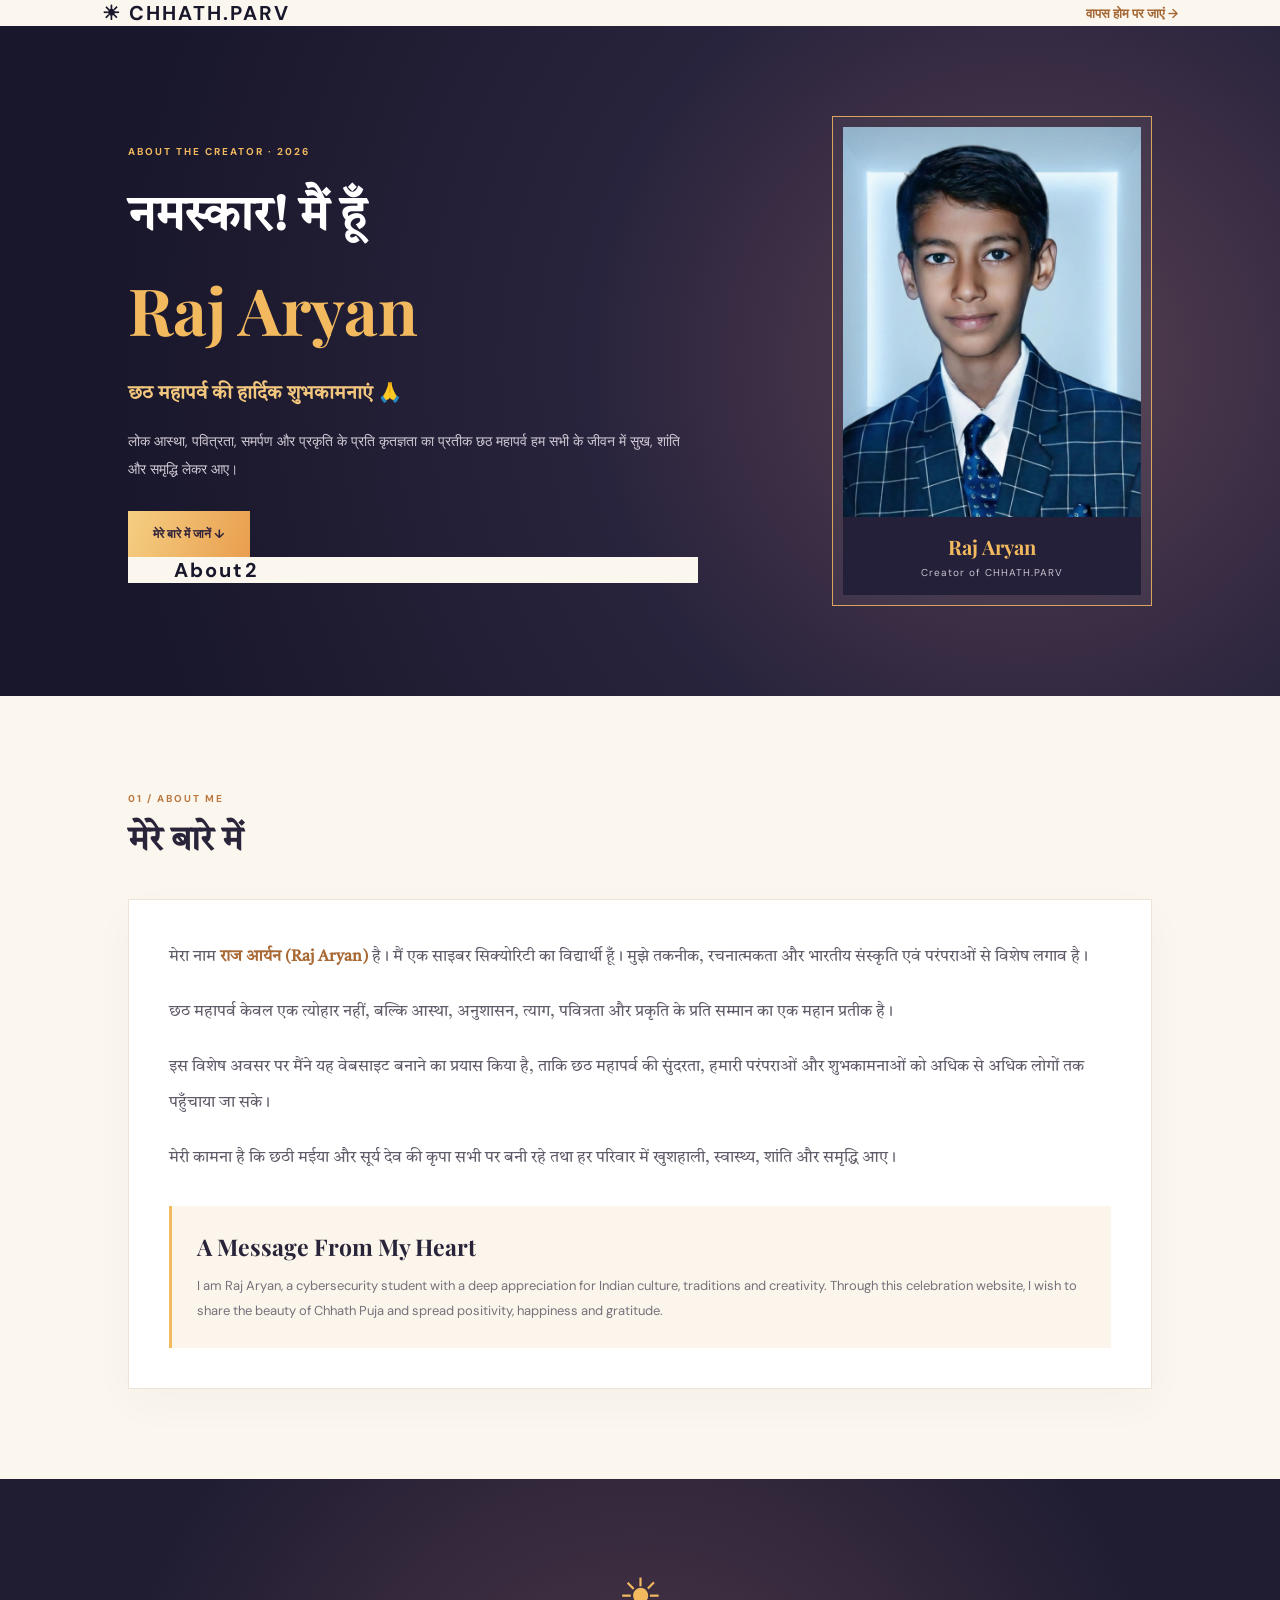
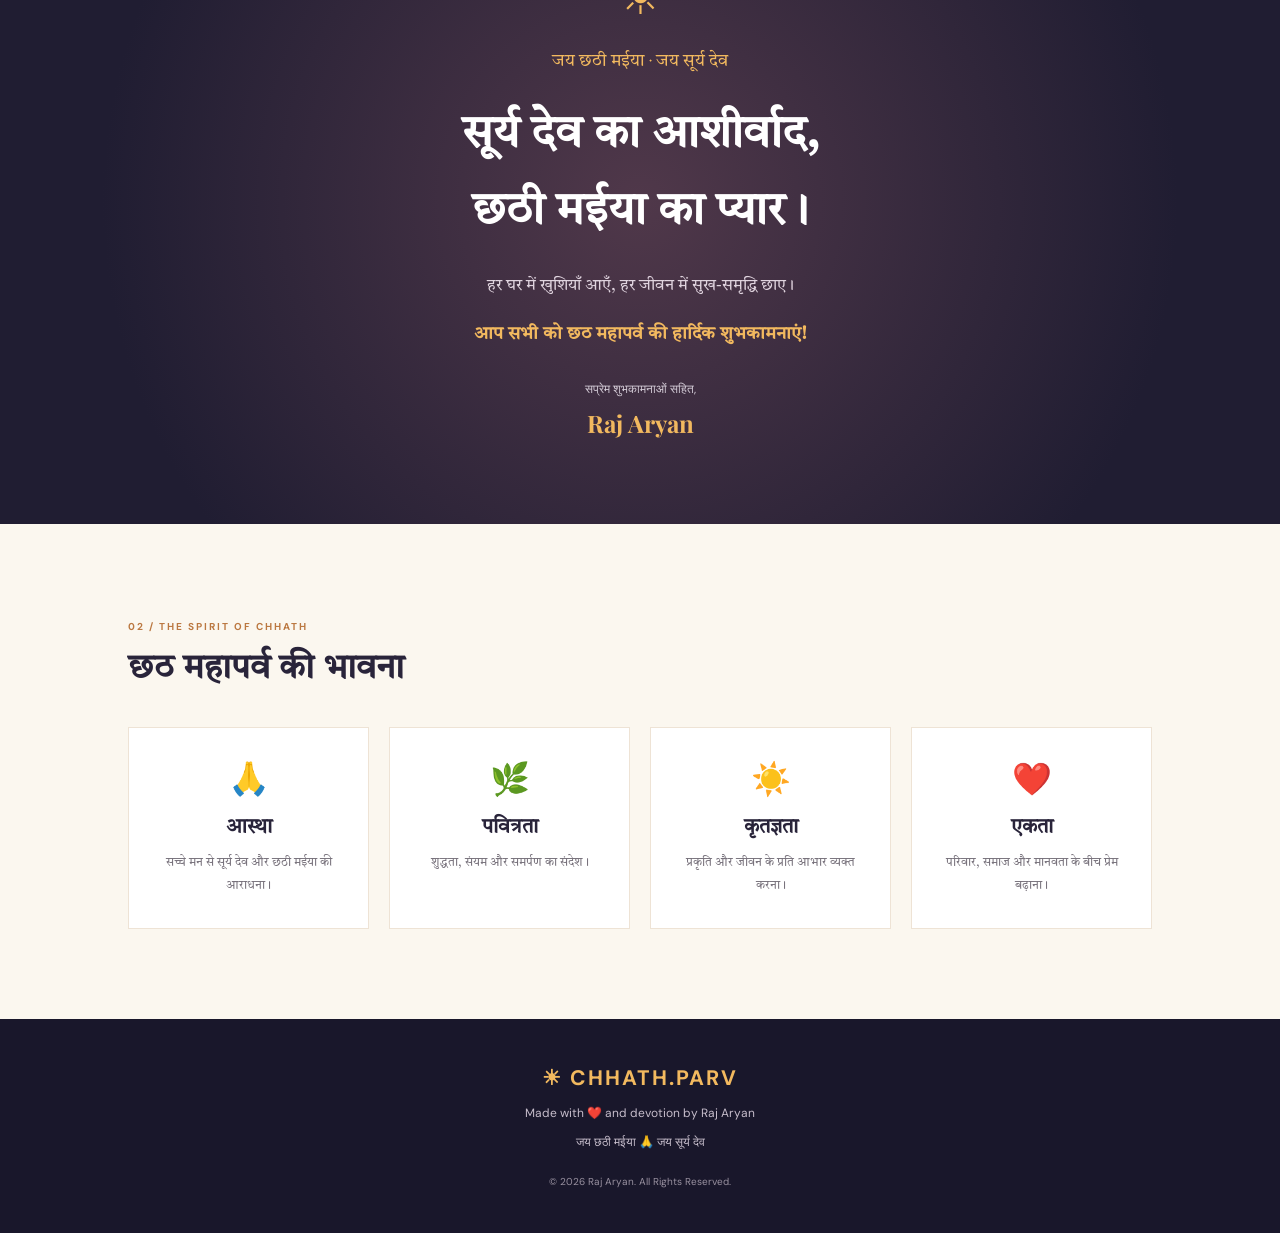
==== static/raj.html @ 0d689a6b "Add files via upload" ====
<!DOCTYPE html>
<html lang="hi">
<head>
    <meta charset="UTF-8">
    <meta name="viewport" content="width=device-width, initial-scale=1.0">
    <meta name="theme-color" content="#17152b">

    <title>About Raj Aryan | Chhath Puja 2026</title>

    <meta name="description"
          content="Raj Aryan की ओर से छठ महापर्व 2026 की हार्दिक शुभकामनाएं। जय छठी मईया।">

    <link rel="stylesheet" href="/static/about.css">

    <link rel="preconnect" href="https://fonts.googleapis.com">
    <link rel="preconnect" href="https://fonts.gstatic.com" crossorigin>

    <link href="https://fonts.googleapis.com/css2?family=DM+Sans:wght@400;500;600;700&family=Playfair+Display:wght@500;600;700&family=Tiro+Devanagari+Hindi&display=swap"
          rel="stylesheet">
</head>

<body>

<header class="header">
    <a href="index.html" class="logo">
        ☀ CHHATH.PARV
    </a>

    <a href="index.html" class="back-home">
        वापस होम पर जाएं →
    </a>
    
</header>

<main>

<section class="hero">

    <div class="hero-content">

        <span class="tag">ABOUT THE CREATOR · 2026</span>

        <h1>
            नमस्कार! मैं हूँ
            <span>Raj Aryan</span>
        </h1>

        

        <h2>छठ महापर्व की हार्दिक शुभकामनाएं 🙏</h2>

        <p>
            लोक आस्था, पवित्रता, समर्पण और प्रकृति के प्रति
            कृतज्ञता का प्रतीक छठ महापर्व हम सभी के जीवन में
            सुख, शांति और समृद्धि लेकर आए।
        </p>

        <a href="#about" class="gold-button">
            मेरे बारे में जानें ↓
        </a>

            <header class="header">
    <a href="/static/raj-profile.html" class="logo">
        About2
    </a>

    </div>

    <div class="profile-image">
        <!-- Replace this path with your actual photograph -->
        <img src="/static/raj.png"
             alt="Raj Aryan">

        <div class="image-caption">
            <strong>Raj Aryan</strong>
            <span>Creator of CHHATH.PARV</span>
        </div>
    </div>

</section>


<section class="about-section" id="about">

    <div class="section-heading">
        <span>01 / ABOUT ME</span>
        <h2>मेरे बारे में</h2>
    </div>

    <div class="about-card">

        <p>
            मेरा नाम <strong>राज आर्यन (Raj Aryan)</strong> है।
            मैं एक साइबर सिक्योरिटी का विद्यार्थी हूँ।
            मुझे तकनीक, रचनात्मकता और भारतीय संस्कृति
            एवं परंपराओं से विशेष लगाव है।
        </p>

        <p>
            छठ महापर्व केवल एक त्योहार नहीं, बल्कि आस्था,
            अनुशासन, त्याग, पवित्रता और प्रकृति के प्रति
            सम्मान का एक महान प्रतीक है।
        </p>

        <p>
            इस विशेष अवसर पर मैंने यह वेबसाइट बनाने का
            प्रयास किया है, ताकि छठ महापर्व की सुंदरता,
            हमारी परंपराओं और शुभकामनाओं को अधिक से
            अधिक लोगों तक पहुँचाया जा सके।
        </p>

        <p>
            मेरी कामना है कि छठी मईया और सूर्य देव की
            कृपा सभी पर बनी रहे तथा हर परिवार में
            खुशहाली, स्वास्थ्य, शांति और समृद्धि आए।
        </p>

        <div class="english-note">
            <h3>A Message From My Heart</h3>

            <p>
                I am Raj Aryan, a cybersecurity student
                with a deep appreciation for Indian culture,
                traditions and creativity.

                Through this celebration website, I wish
                to share the beauty of Chhath Puja and
                spread positivity, happiness and gratitude.
            </p>
        </div>

    </div>

</section>


<section class="festival-message">

    <div class="sun-icon">☀</div>

    <span>जय छठी मईया · जय सूर्य देव</span>

    <h2>
        सूर्य देव का आशीर्वाद,
        <br>
        छठी मईया का प्यार।
    </h2>

    <p>
        हर घर में खुशियाँ आएँ,
        हर जीवन में सुख-समृद्धि छाए।
    </p>

    <h3>आप सभी को छठ महापर्व की हार्दिक शुभकामनाएं!</h3>

    <div class="signature">
        सप्रेम शुभकामनाओं सहित,
        <strong>Raj Aryan</strong>
    </div>

</section>


<section class="values">

    <div class="section-heading">
        <span>02 / THE SPIRIT OF CHHATH</span>
        <h2>छठ महापर्व की भावना</h2>
    </div>

    <div class="value-grid">

        <div class="value-card">
            <span>🙏</span>
            <h3>आस्था</h3>
            <p>सच्चे मन से सूर्य देव और छठी मईया की आराधना।</p>
        </div>

        <div class="value-card">
            <span>🌿</span>
            <h3>पवित्रता</h3>
            <p>शुद्धता, संयम और समर्पण का संदेश।</p>
        </div>

        <div class="value-card">
            <span>☀️</span>
            <h3>कृतज्ञता</h3>
            <p>प्रकृति और जीवन के प्रति आभार व्यक्त करना।</p>
        </div>

        <div class="value-card">
            <span>❤️</span>
            <h3>एकता</h3>
            <p>परिवार, समाज और मानवता के बीच प्रेम बढ़ाना।</p>
        </div>

    </div>

</section>

</main>


<footer>
    <div class="footer-logo">☀ CHHATH.PARV</div>

    <p>Made with ❤️ and devotion by Raj Aryan</p>

    <p>जय छठी मईया 🙏 जय सूर्य देव</p>

    <small>© 2026 Raj Aryan. All Rights Reserved.</small>
</footer>

</body>
</html>
---- static/about.css ----
:root {
    --dark: #19172b;
    --gold: #f2b95f;
    --orange: #e77c45;
    --cream: #fbf7ef;
    --text: #29243a;
    --muted: #77717b;
}

* {
    margin: 0;
    padding: 0;
    box-sizing: border-box;
}

html {
    scroll-behavior: smooth;
}

body {
    background: var(--cream);
    color: var(--text);
    font-family: "DM Sans", sans-serif;
}

/* HEADER */

.header {
    height: auto;
    padding: 0 8%;
    display: flex;
    align-items: center;
    justify-content: space-between;
    background: var(--cream);
}

.logo {
    color: var(--dark);
    font-weight: 700;
    font-size: 20px;
    text-decoration: none;
    letter-spacing: 2px;
}

.back-home {
    text-decoration: none;
    color: #a56835;
    font-size: 13px;
    font-weight: 600;
}

/* HERO */

.hero {
    min-height: 570px;
    background:
        radial-gradient(circle at 80% 50%,
        #594052 0%, #29243d 40%, #19172b 85%);

    padding: 90px 10%;
    display: flex;
    align-items: center;
    justify-content: space-between;
    gap: 50px;
    color: white;
}

.hero-content {
    max-width: 570px;
}

.tag {
    color: var(--gold);
    font-size: 10px;
    letter-spacing: 2px;
    font-weight: 700;
}

.hero h1 {
    font-family: "Tiro Devanagari Hindi", serif;
    font-size: clamp(32px, 4vw, 48px);
    line-height: 1.6;
    margin: 20px 0;
}

.hero h1 span {
    display: block;
    color: var(--gold);
    font-family: "Playfair Display", serif;
    font-size: 65px;
}

.hero h2 {
    font-family: "Tiro Devanagari Hindi", serif;
    font-size: 19px;
    color: #f3c77e;
    margin-bottom: 20px;
}

.hero-content p {
    color: #d1cad5;
    line-height: 2;
    font-size: 14px;
    margin-bottom: 28px;
}

.gold-button {
    display: inline-block;
    background: linear-gradient(110deg, #f5cf83, #e99e4e);
    padding: 15px 25px;
    color: #302239;
    text-decoration: none;
    font-weight: 700;
    font-size: 12px;
    transition: 0.3s;
}

.gold-button:hover {
    transform: translateY(-4px);
    box-shadow: 0 10px 25px #0003;
}

/* PROFILE IMAGE */

.profile-image {
    width: 320px;
    min-width: 260px;
    position: relative;
    padding: 10px;
    border: 1px solid #d9a55e;
    background: #ffffff0b;
}

.profile-image img {
    width: 100%;
    height: 390px;
    display: block;
    object-fit: cover;
    object-position: center;
}

.image-caption {
    padding: 16px;
    background: #242039;
    text-align: center;
}

.image-caption strong {
    display: block;
    font-family: "Playfair Display", serif;
    color: var(--gold);
    font-size: 20px;
}

.image-caption span {
    display: block;
    font-size: 10px;
    color: #c8c0ce;
    margin-top: 6px;
    letter-spacing: 1px;
}

/* ABOUT */

.about-section,
.values {
    padding: 90px 10%;
}

.section-heading {
    margin-bottom: 35px;
}

.section-heading span {
    font-size: 10px;
    letter-spacing: 2px;
    color: #bb7841;
    font-weight: 700;
}

.section-heading h2 {
    font-family: "Tiro Devanagari Hindi", serif;
    font-size: 34px;
    margin-top: 12px;
}

.about-card {
    background: white;
    padding: 40px;
    border: 1px solid #eee3d5;
    box-shadow: 0 15px 40px #3b2a1708;
}

.about-card > p {
    font-family: "Tiro Devanagari Hindi", serif;
    font-size: 16px;
    line-height: 2.2;
    color: #615a68;
    margin-bottom: 20px;
}

.about-card strong {
    color: #a96935;
}

.english-note {
    border-left: 3px solid var(--gold);
    background: #fbf5eb;
    padding: 25px;
    margin-top: 30px;
}

.english-note h3 {
    font-family: "Playfair Display", serif;
    font-size: 23px;
    margin-bottom: 12px;
}

.english-note p {
    color: var(--muted);
    line-height: 1.9;
    font-size: 13px;
}

/* FESTIVAL MESSAGE */

.festival-message {
    background:
        radial-gradient(circle, #50384a, #201d32 75%);
    padding: 85px 20px;
    text-align: center;
    color: white;
}

.sun-icon {
    font-size: 50px;
    color: var(--gold);
    margin-bottom: 20px;
}

.festival-message > span {
    font-family: "Tiro Devanagari Hindi", serif;
    color: var(--gold);
    font-size: 17px;
}

.festival-message h2 {
    font-family: "Tiro Devanagari Hindi", serif;
    font-size: clamp(30px, 5vw, 45px);
    line-height: 1.7;
    margin: 25px 0;
}

.festival-message p {
    font-family: "Tiro Devanagari Hindi", serif;
    color: #e0d4df;
    font-size: 16px;
    margin-bottom: 25px;
}

.festival-message h3 {
    font-family: "Tiro Devanagari Hindi", serif;
    font-size: 18px;
    color: var(--gold);
}

.signature {
    margin-top: 35px;
    color: #d3cbd6;
    font-size: 12px;
}

.signature strong {
    display: block;
    color: var(--gold);
    font-family: "Playfair Display", serif;
    font-size: 24px;
    margin-top: 10px;
}

/* VALUES */

.value-grid {
    display: grid;
    grid-template-columns: repeat(4, 1fr);
    gap: 20px;
}

.value-card {
    background: white;
    padding: 30px 20px;
    text-align: center;
    border: 1px solid #eee3d5;
    transition: 0.3s;
}

.value-card:hover {
    transform: translateY(-6px);
    box-shadow: 0 15px 30px #0000000c;
}

.value-card span {
    font-size: 32px;
}

.value-card h3 {
    font-family: "Tiro Devanagari Hindi", serif;
    margin: 15px 0 10px;
    font-size: 20px;
}

.value-card p {
    font-family: "Tiro Devanagari Hindi", serif;
    color: var(--muted);
    font-size: 12px;
    line-height: 1.9;
}

/* FOOTER */

footer {
    background: var(--dark);
    color: white;
    text-align: center;
    padding: 45px 20px;
}

.footer-logo {
    font-weight: 700;
    color: var(--gold);
    font-size: 21px;
    letter-spacing: 2px;
}

footer p {
    color: #c6bdcb;
    font-size: 12px;
    margin: 13px 0;
}

footer small {
    display: block;
    color: #9991a0;
    font-size: 10px;
    margin-top: 25px;
}

/* MOBILE RESPONSIVE */

@media (max-width: 850px) {

    .hero {
        padding: 70px 7%;
        flex-direction: column;
        text-align: center;
    }

    .profile-image {
        width: 280px;
    }

    .hero h1 span {
        font-size: 53px;
    }

    .value-grid {
        grid-template-columns: repeat(2, 1fr);
    }

}

@media (max-width: 500px) {

    .header {
        height: 70px;
        padding: 0 5%;
    }

    .logo {
        font-size: 15px;
    }

    .back-home {
        font-size: 10px;
    }

    .hero {
        padding: 65px 6%;
    }

    .hero h1 {
        font-size: 30px;
    }

    .hero h1 span {
        font-size: 43px;
    }

    .hero h2 {
        font-size: 16px;
    }

    .profile-image {
        width: 100%;
        max-width: 280px;
    }

    .about-section,
    .values {
        padding: 65px 6%;
    }

    .about-card {
        padding: 22px;
    }

    .about-card > p {
        font-size: 14px;
    }

    .value-grid {
        grid-template-columns: 1fr 1fr;
        gap: 10px;
    }

    .value-card {
        padding: 22px 10px;
    }

    .festival-message {
        padding: 65px 15px;
    }

}
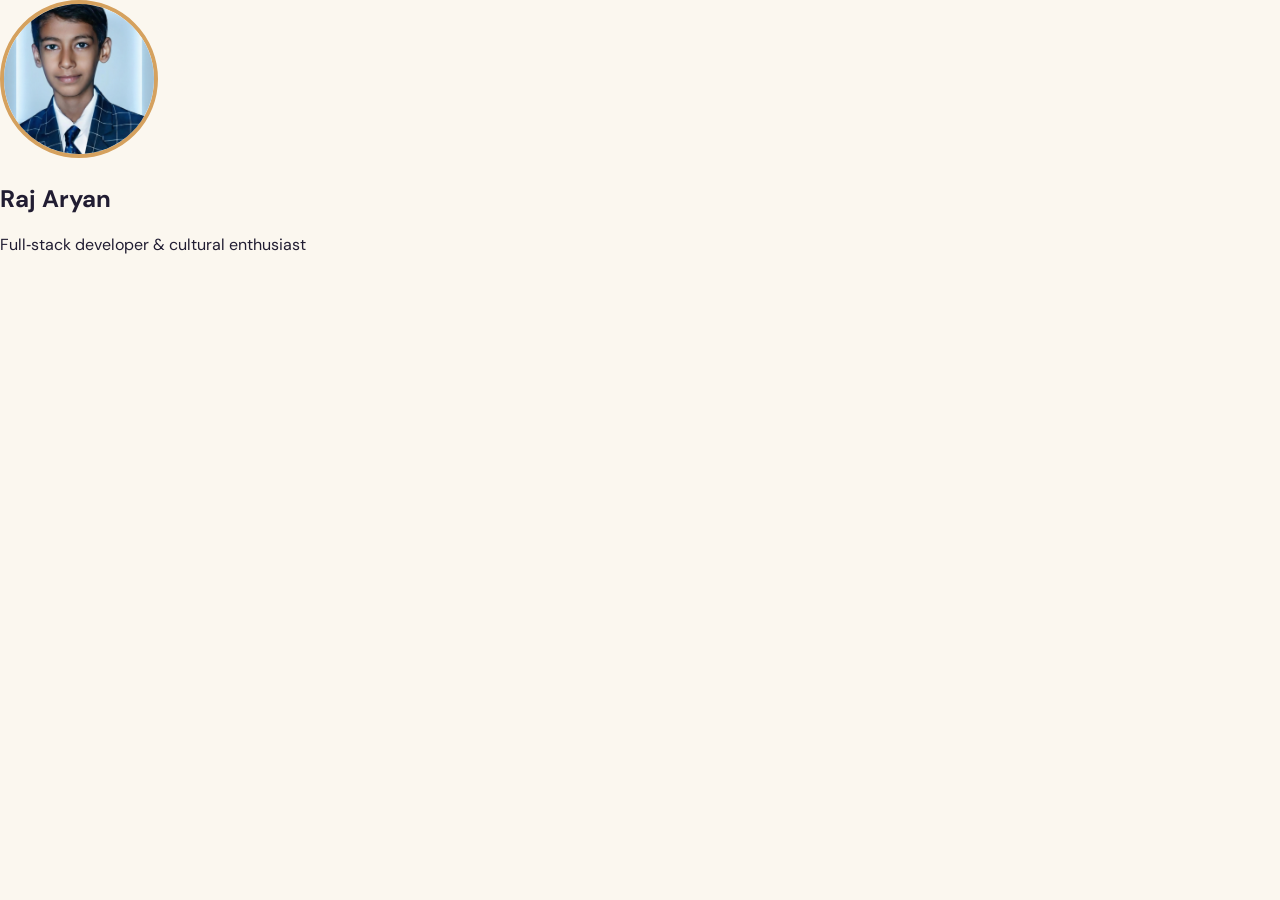
==== commit fa2c2a42: "Add files via upload" ====
--- a/static/raj.html
+++ b/static/raj.html
@@ -1,216 +1,18 @@
-
-<!DOCTYPE html>
-<html lang="hi">
-<head>
-    <meta charset="UTF-8">
-    <meta name="viewport" content="width=device-width, initial-scale=1.0">
-    <meta name="theme-color" content="#17152b">
-
-    <title>About Raj Aryan | Chhath Puja 2026</title>
-
-    <meta name="description"
-          content="Raj Aryan की ओर से छठ महापर्व 2026 की हार्दिक शुभकामनाएं। जय छठी मईया।">
-
-    <link rel="stylesheet" href="/static/about.css">
-
-    <link rel="preconnect" href="https://fonts.googleapis.com">
-    <link rel="preconnect" href="https://fonts.gstatic.com" crossorigin>
-
-    <link href="https://fonts.googleapis.com/css2?family=DM+Sans:wght@400;500;600;700&family=Playfair+Display:wght@500;600;700&family=Tiro+Devanagari+Hindi&display=swap"
-          rel="stylesheet">
-</head>
-
-<body>
-
-<header class="header">
-    <a href="index.html" class="logo">
-        ☀ CHHATH.PARV
-    </a>
-
-    <a href="index.html" class="back-home">
-        वापस होम पर जाएं →
-    </a>
-    
-</header>
-
-<main>
-
-<section class="hero">
-
-    <div class="hero-content">
-
-        <span class="tag">ABOUT THE CREATOR · 2026</span>
-
-        <h1>
-            नमस्कार! मैं हूँ
-            <span>Raj Aryan</span>
-        </h1>
-
-        
-
-        <h2>छठ महापर्व की हार्दिक शुभकामनाएं 🙏</h2>
-
-        <p>
-            लोक आस्था, पवित्रता, समर्पण और प्रकृति के प्रति
-            कृतज्ञता का प्रतीक छठ महापर्व हम सभी के जीवन में
-            सुख, शांति और समृद्धि लेकर आए।
-        </p>
-
-        <a href="#about" class="gold-button">
-            मेरे बारे में जानें ↓
-        </a>
-
-            <header class="header">
-    <a href="/static/raj-profile.html" class="logo">
-        About2
-    </a>
-
-    </div>
-
-    <div class="profile-image">
-        <!-- Replace this path with your actual photograph -->
-        <img src="/static/raj.png"
-             alt="Raj Aryan">
-
-        <div class="image-caption">
-            <strong>Raj Aryan</strong>
-            <span>Creator of CHHATH.PARV</span>
-        </div>
-    </div>
-
-</section>
-
-
-<section class="about-section" id="about">
-
-    <div class="section-heading">
-        <span>01 / ABOUT ME</span>
-        <h2>मेरे बारे में</h2>
-    </div>
-
-    <div class="about-card">
-
-        <p>
-            मेरा नाम <strong>राज आर्यन (Raj Aryan)</strong> है।
-            मैं एक साइबर सिक्योरिटी का विद्यार्थी हूँ।
-            मुझे तकनीक, रचनात्मकता और भारतीय संस्कृति
-            एवं परंपराओं से विशेष लगाव है।
-        </p>
-
-        <p>
-            छठ महापर्व केवल एक त्योहार नहीं, बल्कि आस्था,
-            अनुशासन, त्याग, पवित्रता और प्रकृति के प्रति
-            सम्मान का एक महान प्रतीक है।
-        </p>
-
-        <p>
-            इस विशेष अवसर पर मैंने यह वेबसाइट बनाने का
-            प्रयास किया है, ताकि छठ महापर्व की सुंदरता,
-            हमारी परंपराओं और शुभकामनाओं को अधिक से
-            अधिक लोगों तक पहुँचाया जा सके।
-        </p>
-
-        <p>
-            मेरी कामना है कि छठी मईया और सूर्य देव की
-            कृपा सभी पर बनी रहे तथा हर परिवार में
-            खुशहाली, स्वास्थ्य, शांति और समृद्धि आए।
-        </p>
-
-        <div class="english-note">
-            <h3>A Message From My Heart</h3>
-
-            <p>
-                I am Raj Aryan, a cybersecurity student
-                with a deep appreciation for Indian culture,
-                traditions and creativity.
-
-                Through this celebration website, I wish
-                to share the beauty of Chhath Puja and
-                spread positivity, happiness and gratitude.
-            </p>
-        </div>
-
-    </div>
-
-</section>
-
-
-<section class="festival-message">
-
-    <div class="sun-icon">☀</div>
-
-    <span>जय छठी मईया · जय सूर्य देव</span>
-
-    <h2>
-        सूर्य देव का आशीर्वाद,
-        <br>
-        छठी मईया का प्यार।
-    </h2>
-
-    <p>
-        हर घर में खुशियाँ आएँ,
-        हर जीवन में सुख-समृद्धि छाए।
-    </p>
-
-    <h3>आप सभी को छठ महापर्व की हार्दिक शुभकामनाएं!</h3>
-
-    <div class="signature">
-        सप्रेम शुभकामनाओं सहित,
-        <strong>Raj Aryan</strong>
-    </div>
-
-</section>
-
-
-<section class="values">
-
-    <div class="section-heading">
-        <span>02 / THE SPIRIT OF CHHATH</span>
-        <h2>छठ महापर्व की भावना</h2>
-    </div>
-
-    <div class="value-grid">
-
-        <div class="value-card">
-            <span>🙏</span>
-            <h3>आस्था</h3>
-            <p>सच्चे मन से सूर्य देव और छठी मईया की आराधना।</p>
-        </div>
-
-        <div class="value-card">
-            <span>🌿</span>
-            <h3>पवित्रता</h3>
-            <p>शुद्धता, संयम और समर्पण का संदेश।</p>
-        </div>
-
-        <div class="value-card">
-            <span>☀️</span>
-            <h3>कृतज्ञता</h3>
-            <p>प्रकृति और जीवन के प्रति आभार व्यक्त करना।</p>
-        </div>
-
-        <div class="value-card">
-            <span>❤️</span>
-            <h3>एकता</h3>
-            <p>परिवार, समाज और मानवता के बीच प्रेम बढ़ाना।</p>
-        </div>
-
-    </div>
-
-</section>
-
-</main>
-
-
-<footer>
-    <div class="footer-logo">☀ CHHATH.PARV</div>
-
-    <p>Made with ❤️ and devotion by Raj Aryan</p>
-
-    <p>जय छठी मईया 🙏 जय सूर्य देव</p>
-
-    <small>© 2026 Raj Aryan. All Rights Reserved.</small>
-</footer>
-
-</body>
-</html>
+<!doctype html>
+<html lang="en">
+<head>
+  <meta charset="utf-8">
+  <meta name="viewport" content="width=device-width, initial-scale=1">
+  <title>Created By Raj Aryan</title>
+  <link rel="stylesheet" href="style.css">
+</head>
+<body>
+  <section class="profile-section">
+    <div class="profile">
+      <img src="gallery/raj.png" alt="Raj Aryan" style="border-radius:50%; width:150px; height:150px; object-fit:cover; border:4px solid var(--gold);">
+      <h2>Raj Aryan</h2>
+      <p>Full‑stack developer & cultural enthusiast</p>
+    </div>
+  </section>
+</body>
+</html>
--- a/static/style.css
+++ b/static/style.css
@@ -0,0 +1,107 @@
+/* Professional styling for Chhath Puja Celebration */
+@import url('https://fonts.googleapis.com/css2?family=DM+Sans:wght@400;500;600;700;800&family=Playfair+Display:wght@500;600;700&family=Tiro+Devanagari+Hindi&display=swap');
+
+:root {
+    --ink: #211d32;
+    --gold: #d5a15e;
+    --paper: #fbf7ef;
+    --line: #e8ddce;
+    --bg-image: url('https://images.unsplash.com/photo-1602270719089-3f40dd037a8e'); /* fallback image */
+}
+
+html, body {
+    margin:0;
+    padding:0;
+    font-family: 'DM Sans', sans-serif;
+    background: var(--paper);
+    color: var(--ink);
+    scroll-behavior: smooth;
+}
+
+/* Full‑screen hero background */
+.hero {
+    position: relative;
+    min-height: 100vh;
+    padding: 4rem 2rem;
+    background: radial-gradient(ellipse at 77% 60%,#684354 0%,#35263f 34%,#211d32 73%);
+    color: #fff;
+    overflow: hidden;
+}
+
+.hero::before {
+    content: '';
+    position: absolute;
+    inset:0;
+    background: var(--bg-image) center/cover no-repeat;
+    opacity: 0.15;
+    z-index:-1;
+}
+
+/* Header & navigation */
+.site-header {
+    display:flex;
+    justify-content:space-between;
+    align-items:center;
+    padding:1rem 2rem;
+    background:rgba(255,255,255,.9);
+    position:sticky;
+    top:0;z-index:10;
+    box-shadow:0 2px 4px rgba(0,0,0,.1);
+}
+
+.brand {
+    font-size:1.2rem;
+    font-weight:800;
+    color:var(--ink);
+    text-decoration:none;
+    display:flex;align-items:center;
+}
+.brand-mark {font-size:1.8rem;margin-right:.4rem;}
+.brand-light {color:var(--gold);}
+.brand small {font-size:.6rem;letter-spacing:2px;margin-left:.4rem;}
+
+.menu-toggle {display:none; background:none; border:none; font-size:1.5rem; cursor:pointer;}
+#mainNav a {margin:0 .8rem; color:var(--ink); text-decoration:none; font-weight:500;}
+#mainNav .nav-cta {background:var(--gold); color:#fff; padding:.4rem .8rem; border-radius:4px; margin-left:1rem;}
+
+/* Hero content */
+.hero-content {max-width:800px; margin:auto; text-align:center; position:relative; z-index:2;}
+.eyebrow {font-size:.9rem;letter-spacing:2px; margin-bottom:1rem;}
+.hindi-kicker {font-family:'Tiro Devanagari Hindi', serif; font-size:1rem; margin: .5rem 0;}
+.hero h1 {font-family:'Playfair Display', serif; font-size:clamp(2.5rem,5vw,4rem); line-height:1.1; margin:1rem 0;}
+.hero-copy {font-size:.95rem; line-height:1.7; max-width:600px; margin:auto;}
+.hero-actions {margin-top:2rem; display:flex; gap:1rem; justify-content:center;}
+.button {background:var(--gold); color:#fff; padding:.6rem 1rem; border:none; border-radius:4px; cursor:pointer; text-decoration:none; font-weight:600;}
+.button-gold {background:var(--gold);}
+.text-link {color:var(--ink); font-weight:500;}
+.hero-note {margin-top:2rem; font-size:.85rem; opacity:.8;}
+
+/* Countdown */
+.countdown-wrap {margin-top:1rem;}
+.countdown b {display:inline-block; margin:0 .4rem; font-size:1.2rem;}
+
+/* Gallery */
+.gallery {display:flex; flex-wrap:wrap; gap:0.8rem; justify-content:center; margin:2rem 0;}
+.gallery img {width:200px; height:140px; object-fit:cover; border-radius:4px; border:2px solid var(--line);}
+
+/* Wishes */
+.wish-form {display:flex; flex-direction:column; gap:.5rem; max-width:400px; margin:auto;}
+.wish-form input, .wish-form textarea {padding:.6rem; border:1px solid var(--line); border-radius:4px; width:100%;}
+.wish-form button {align-self:flex-start;}
+.wish-wall {margin-top:2rem; display:grid; grid-template-columns:repeat(auto-fill,minmax(250px,1fr)); gap:1rem;}
+.wish-card {background:#f5efe5; border:1px solid var(--line); padding:1rem; border-radius:4px;}
+.wish-message {font-style:italic; margin-bottom:.5rem;}
+.wish-author {font-weight:700; color:var(--gold);}
+.wish-date {font-size:.8rem; color:#777;}
+
+/* Footer */
+footer {background:var(--ink); color:#fff; text-align:center; padding:2rem; margin-top:4rem;}
+footer a {color:#fff; text-decoration:none;}
+.back-top {display:block; margin-top:1rem; font-size:.9rem;}
+
+@media(max-width:800px){
+    .site-header{flex-direction:column;}
+    .menu-toggle{display:block;}
+    #mainNav{display:none; flex-direction:column;}
+    #mainNav.show{display:flex;}
+}
